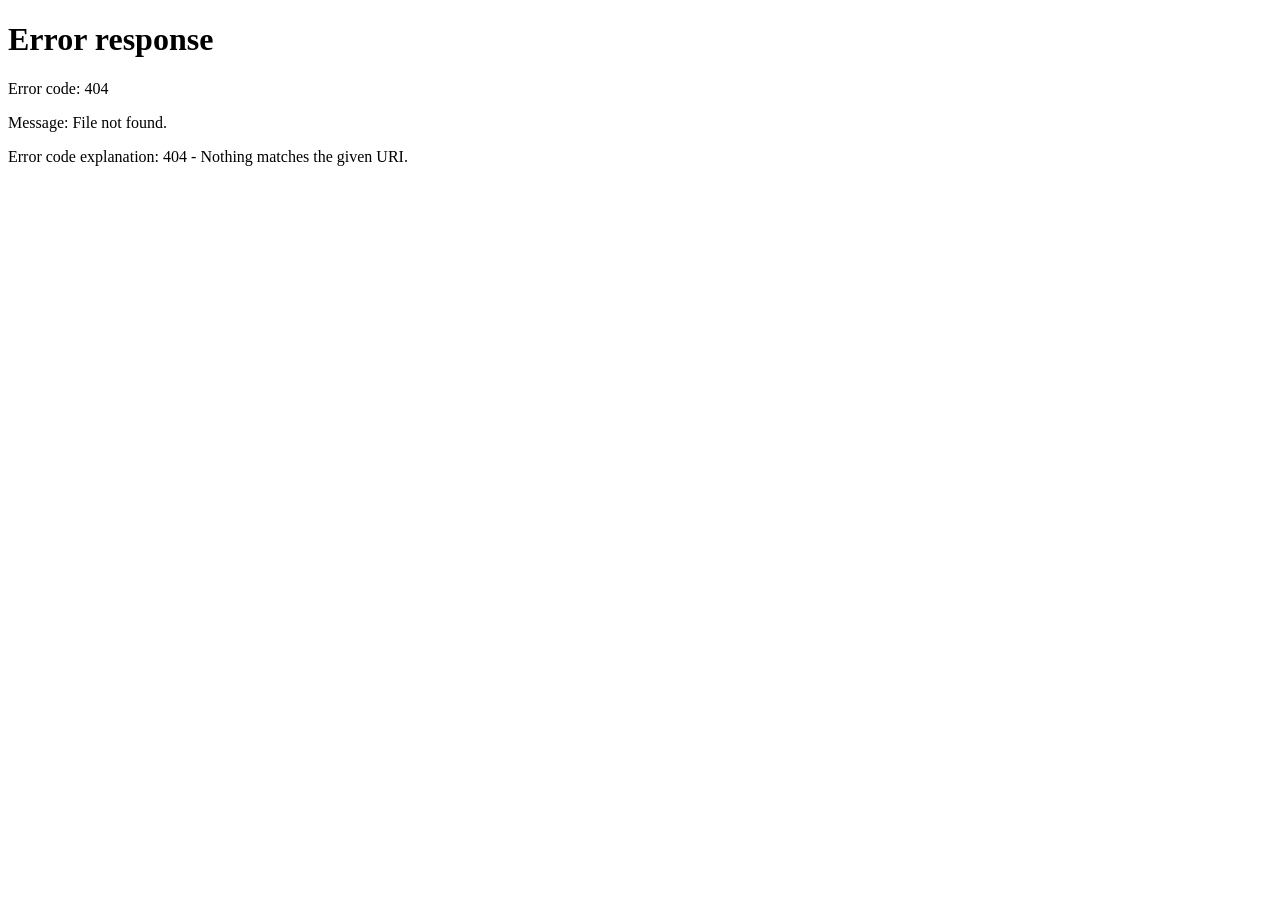
==== dashboard.html @ aaf2a370 "Criação da página Dashboard e suas funcionalidades básicas" ====
<!doctype html>
<html lang="pt-BR">
  <head>
    <meta charset="UTF-8" />
    <meta name="viewport" content="width=device-width, initial-scale=1.0" />
    <title>ToDo List | Meus Quadros</title>
    <!-- GOOGLE FONTS -->
    <link rel="preconnect" href="https://fonts.googleapis.com" />
    <link rel="preconnect" href="https://fonts.gstatic.com" crossorigin />
    <link
      href="https://fonts.googleapis.com/css2?family=Inter:wght@400;500;600;700&display=swap"
      rel="stylesheet"
    />
    <!-- BOOTSTRAP ICONS -->
    <link
      rel="stylesheet"
      href="https://cdn.jsdelivr.net/npm/bootstrap-icons@1.11.3/font/bootstrap-icons.min.css"
    />
    <!-- css -->
    <link rel="stylesheet" href="./css/global.css" />
    <link rel="stylesheet" href="./css/dashboard.css" />
  </head>
  <body>
    <div class="app-layout">
      <!-- SIDEBAR -->
      <aside class="sidebar">
        <div>
          <div class="logo">
            <div class="logo-icon">
              <i class="bi bi-check2-square"></i>
            </div>
            <h2>ToDo<span>List</span></h2>
          </div>

          <nav>
            <a href="#" class="active">
              <i class="bi bi-grid"></i>
              <span>Meus Quadros</span>
            </a>

            <a href="./tasks.html">
              <i class="bi bi-check2-square"></i>
              <span>Minhas Tarefas</span>
            </a>

            <a href="./agenda.html">
              <i class="bi bi-calendar-event"></i>
              <span>Agenda</span>
            </a>

            <a href="./settings.html">
              <i class="bi bi-gear"></i>
              <span>Configurações</span>
            </a>
          </nav>
        </div>
        <button class="logout-btn">
          <i class="bi bi-box-arrow-right"></i>
          Sair
        </button>
      </aside>

      <!-- MAIN -->
      <main class="main-content">
        <!-- HEADER -->
        <header class="header">
          <div class="header-info">
            <h1 id="welcome-user">Olá 👋</h1>
            <p>Organize seus quadros e acompanhe suas tarefas.</p>
          </div>

          <div class="header-actions">
            <button class="icon-btn">
              <i class="bi bi-search"></i>
            </button>

            <button class="icon-btn">
              <i class="bi bi-bell"></i>
            </button>

            <img
              src="https://i.pravatar.cc/100?img=12"
              alt="Usuário"
              class="avatar"
            />
          </div>
        </header>

        <!-- CONTEÚDO -->
        <section class="page-content">
          <!-- TÍTULO -->
          <div class="page-header">
            <div>
              <h2 class="section-title">Meus Quadros</h2>
              <p class="section-description">
                Organize suas tarefas por categorias.
              </p>
            </div>
          </div>

          <!-- RESUMO -->
          <section class="summary-grid">
            <article class="summary-card">
              <span class="summary-number">32</span>
              <span class="summary-label">Tarefas</span>
            </article>

            <article class="summary-card">
              <span class="summary-number">18</span>
              <span class="summary-label">Concluídas</span>
            </article>

            <article class="summary-card">
              <span class="summary-number">14</span>
              <span class="summary-label">Pendentes</span>
            </article>

            <article class="summary-card">
              <span class="summary-number">4</span>
              <span class="summary-label">Quadros</span>
            </article>
          </section>

          <!-- AÇÕES -->
          <section class="boards-toolbar">
            <div class="search-box">
              <i class="bi bi-search"></i>
              <input type="text" placeholder="Buscar quadros..." />
            </div>
            <button class="new-board-btn">
              <i class="bi bi-plus-lg"></i>
              Novo Quadro
            </button>
          </section>

          <!-- QUADROS -->
          <section class="boards-grid">
            <!-- ESTUDOS -->
            <article class="board-card">
              <div class="board-icon study">
                <i class="bi bi-book"></i>
              </div>
              <h3>Estudos</h3>
              <p>8 tarefas</p>
              <div class="progress-bar">
                <div class="progress" style="width: 75%"></div>
              </div>
              <span>75% concluído</span>
            </article>

            <!-- TRABALHO -->
            <article class="board-card">
              <div class="board-icon work">
                <i class="bi bi-briefcase"></i>
              </div>
              <h3>Trabalho</h3>
              <p>12 tarefas</p>
              <div class="progress-bar">
                <div class="progress" style="width: 42%"></div>
              </div>
              <span>42% concluído</span>
            </article>

            <!-- CASA -->
            <article class="board-card">
              <div class="board-icon home">
                <i class="bi bi-house"></i>
              </div>
              <h3>Casa</h3>
              <p>6 tarefas</p>
              <div class="progress-bar">
                <div class="progress" style="width: 90%"></div>
              </div>
              <span>90% concluído</span>
            </article>

            <!-- FINANÇAS -->
            <article class="board-card">
              <div class="board-icon finance">
                <i class="bi bi-cash-stack"></i>
              </div>
              <h3>Finanças</h3>
              <p>6 tarefas</p>
              <div class="progress-bar">
                <div class="progress" style="width: 60%"></div>
              </div>
              <span>60% concluído</span>
            </article>

            <!-- NOVO QUADRO -->
            <article class="board-card add-board">
              <i class="bi bi-plus-circle"></i>
              <span>Criar Novo Quadro</span>
            </article>
          </section>
        </section>
      </main>
    </div>

    <!-- MOBILE NAV -->
    <nav class="mobile-nav">
      <a href="#" class="active">
        <i class="bi bi-grid"></i>
      </a>

      <a href="./tasks.html">
        <i class="bi bi-check2-square"></i>
      </a>

      <a href="./agenda.html">
        <i class="bi bi-calendar-event"></i>
      </a>

      <a href="./settings.html">
        <i class="bi bi-gear"></i>
      </a>
    </nav>

    <script src="./js/dashboard.js"></script>
  </body>
</html>
---- css/global.css ----
:root {
  /* Cores */
  --primary: #4f46e5;
  --primary-dark: #4338ca;
  --background: #f8fafc;
  --surface: #ffffff;
  --text-primary: #0f172a;
  --text-secondary: #64748b;
  --border: #e2e8f0;
  --success: #10b981;
  --warning: #f59e0b;
  --danger: #ef4444;

  /* Tipografia */
  --font-family: "Inter", sans-serif;

  /* Sombras */
  --shadow-sm: 0 2px 10px rgba(0, 0, 0, 0.05);
  --shadow-md: 0 10px 25px rgba(0, 0, 0, 0.08);

  /* Bordas */
  --radius-sm: 8px;
  --radius-md: 12px;
  --radius-lg: 20px;

  /* Sidebar */
  --sidebar-width: 280px;

  /* Header */
  --header-height: 80px;
}

/* Reset */
*,
*::before,
*::after {
  margin: 0;
  padding: 0;
  box-sizing: border-box;
}

html {
  font-size: 16px;
  scroll-behavior: smooth;
}

body {
  font-family: var(--font-family);
  background: var(--background);
  color: var(--text-primary);
  min-height: 100vh;
}

img {
  max-width: 100%;
  display: block;
}

button,
input,
select,
textarea {
  font-family: inherit;
}

button {
  cursor: pointer;
}

a {
  text-decoration: none;
}

ul,
ol {
  list-style: none;
}

/* APP LAYOUT */
.app-layout {
  min-height: 100vh;
}

.main-content {
  min-height: 100vh;
}

/* Logo */
.logo {
  display: flex;
  align-items: center;
  gap: 12px;
}

.logo-icon {
  width: 48px;
  height: 48px;
  border-radius: 14px;
  background: linear-gradient(135deg, var(--primary), var(--primary-dark));
  display: flex;
  align-items: center;
  justify-content: center;
  color: white;
  font-size: 1.2rem;
  box-shadow: var(--shadow-sm);
}

.logo h2 {
  font-size: 1.3rem;
  font-weight: 700;
}

.logo span {
  color: var(--primary);
}

/* Header */
.header {
  height: var(--header-height);
  background: var(--surface);
  border-bottom: 1px solid var(--border);
  display: flex;
  align-items: center;
  justify-content: space-between;
  padding: 0 20px;
}

.header-info h1 {
  font-size: 1.4rem;
  font-weight: 700;
}

.header-info p {
  font-size: 0.9rem;
  color: var(--text-secondary);
  margin-top: 4px;
}

.header-actions {
  display: flex;
  align-items: center;
  gap: 12px;
}

/* Icon Button */
.icon-btn {
  width: 42px;
  height: 42px;
  border: none;
  border-radius: var(--radius-md);
  background: #eef2ff;
  transition: 0.3s;
}

.icon-btn:hover {
  background: #dde4ff;
}

.icon-btn i {
  color: var(--primary);
  font-size: 1rem;
}

/* Avatar */
.avatar {
  width: 42px;
  height: 42px;
  border-radius: 50%;
  object-fit: cover;
  border: 2px solid var(--border);
}

/* Page Content */
.page-content {
  padding: 24px;
  padding-bottom: 100px;
}

/* Sidebar */
.sidebar {
  display: none;
}

.logout-btn {
  border: none;
  background: #fee2e2;
  color: var(--danger);
  padding: 14px;
  border-radius: var(--radius-md);
  font-weight: 600;
  transition: 0.3s;
}

.logout-btn:hover {
  opacity: 0.85;
}

/* Mobile Navigation */
.mobile-nav {
  position: fixed;
  left: 0;
  right: 0;
  bottom: 0;
  height: 70px;
  background: var(--surface);
  border-top: 1px solid var(--border);
  display: flex;
  align-items: center;
  justify-content: space-around;
  z-index: 999;
}

.mobile-nav a {
  color: var(--text-secondary);
  font-size: 1.4rem;
  transition: 0.3s;
}

.mobile-nav a.active {
  color: var(--primary);
}

.mobile-nav a:hover {
  color: var(--primary);
}

/* Utilities */
.card {
  background: var(--surface);
  border-radius: var(--radius-lg);
  padding: 20px;
  box-shadow: var(--shadow-sm);
}

.section-title {
  font-size: 1.5rem;
  font-weight: 700;
}

.section-description {
  margin-top: 6px;
  color: var(--text-secondary);
}

.hidden {
  display: none !important;
}

/* Desktop */
@media (min-width: 1024px) {
  .mobile-nav {
    display: none;
  }

  .app-layout {
    display: grid;
    grid-template-columns: var(--sidebar-width) 1fr;
  }

  .sidebar {
    display: flex;
    flex-direction: column;
    justify-content: space-between;
    background: var(--surface);
    border-right: 1px solid var(--border);
    padding: 24px;
    min-height: 100vh;
    position: sticky;
    top: 0;
  }

  .sidebar nav {
    display: flex;
    flex-direction: column;
    gap: 8px;
    margin-top: 40px;
  }

  .sidebar nav a {
    display: flex;
    align-items: center;
    gap: 12px;
    padding: 14px;
    border-radius: var(--radius-md);
    color: var(--text-secondary);
    transition: 0.3s;
  }

  .sidebar nav a:hover,
  .sidebar nav a.active {
    background: #eef2ff;
    color: var(--primary);
  }

  .main-content {
    overflow-x: hidden;
  }
}
---- css/dashboard.css ----
/* Page Header */
.page-header {
  margin-bottom: 24px;
}

/* Summary Cards */
.summary-grid {
  display: grid;
  grid-template-columns: repeat(2, 1fr);
  gap: 16px;
  margin-bottom: 32px;
}

.summary-card {
  background: var(--surface);
  border-radius: var(--radius-lg);
  padding: 20px;
  box-shadow: var(--shadow-sm);
  display: flex;
  flex-direction: column;
}

.summary-number {
  font-size: 1.8rem;
  font-weight: 700;
  color: var(--primary);
}

.summary-label {
  margin-top: 8px;
  color: var(--text-secondary);
  font-size: 0.9rem;
}

/* Toolbar */
.boards-toolbar {
  display: flex;
  flex-direction: column;
  gap: 16px;
  margin-bottom: 32px;
}

.search-box {
  height: 52px;
  background: var(--surface);
  border: 1px solid var(--border);
  border-radius: var(--radius-md);
  padding: 0 16px;
  display: flex;
  align-items: center;
  gap: 12px;
}

.search-box i {
  color: var(--text-secondary);
}

.search-box input {
  flex: 1;
  border: none;
  outline: none;
  background: transparent;
}

.new-board-btn {
  height: 52px;
  border: none;
  border-radius: var(--radius-md);
  background: var(--primary);
  color: white;
  font-weight: 600;
  display: flex;
  align-items: center;
  justify-content: center;
  gap: 10px;
  transition: 0.3s;
}

.new-board-btn:hover {
  background: var(--primary-dark);
}

/* Boards Grid */
.boards-grid {
  display: grid;
  grid-template-columns: 1fr;
  gap: 20px;
}

/* Board Card */
.board-card {
  background: var(--surface);
  border-radius: var(--radius-lg);
  padding: 20px;
  box-shadow: var(--shadow-sm);
  transition: 0.3s;
}

.board-card:hover {
  transform: translateY(-3px);
  box-shadow: var(--radius-md);
}

.board-card h3 {
  margin-top: 16px;
  font-size: 1.1rem;
}

.board-card p {
  margin-top: 4px;
  color: var(--text-secondary);
  font-size: 0.9rem;
}

.board-card span {
  font-size: 0.85rem;
  color: var(--text-secondary);
}

/* Board Icon */
.board-icon {
  width: 56px;
  height: 56px;
  border-radius: 16px;
  display: flex;
  align-items: center;
  justify-content: center;
  font-size: 1.4rem;
  color: white;
}

.study {
  background: #4f46e5;
}

.work {
  background: #0ea5e9;
}

.home {
  background: #10b981;
}

.finance {
  background: #f59e0b;
}

/* Progress Bar */
.progress-bar {
  height: 8px;
  background: #edf2f7;
  border-radius: 999px;
  overflow: hidden;
  margin: 16px 0 10px;
}

.progress {
  height: 100%;
  background: var(--primary);
  border-radius: 999px;
}

/* Add Board Card */
.add-board {
  border: 2px dashed var(--border);
  background: transparent;
  min-height: 220px;
  display: flex;
  flex-direction: column;
  justify-content: center;
  align-items: center;
  gap: 12px;
  cursor: pointer;
}

.add-board i {
  font-size: 2rem;
  color: var(--primary);
}

.add-board span {
  color: var(--primary);
  font-weight: 600;
}

.add-board:hover {
  border-color: var(--primary);
  background: rgba(79, 70, 229, 0.04);
}

/* Tablet */
@media (min-width: 768px) {
  .summary-grid {
    grid-template-columns: repeat(4, 1fr);
  }

  .boards-toolbar {
    flex-direction: row;
  }

  .search-box {
    flex: 1;
  }

  .new-board-btn {
    width: 220px;
  }

  .boards-grid {
    grid-template-columns: repeat(2, 1fr);
  }
}

/* Desktop */
@media (min-width: 1024px) {
  .page-content {
    padding: 32px;
  }

  .boards-grid {
    grid-template-columns: repeat(3, 1fr);
  }

  .summary-number {
    font-size: 2rem;
  }
}

/* Large Desktop */
@media (min-width: 1400px) {
  .boards-grid {
    grid-template-columns: repeat(4, 1fr);
  }
}
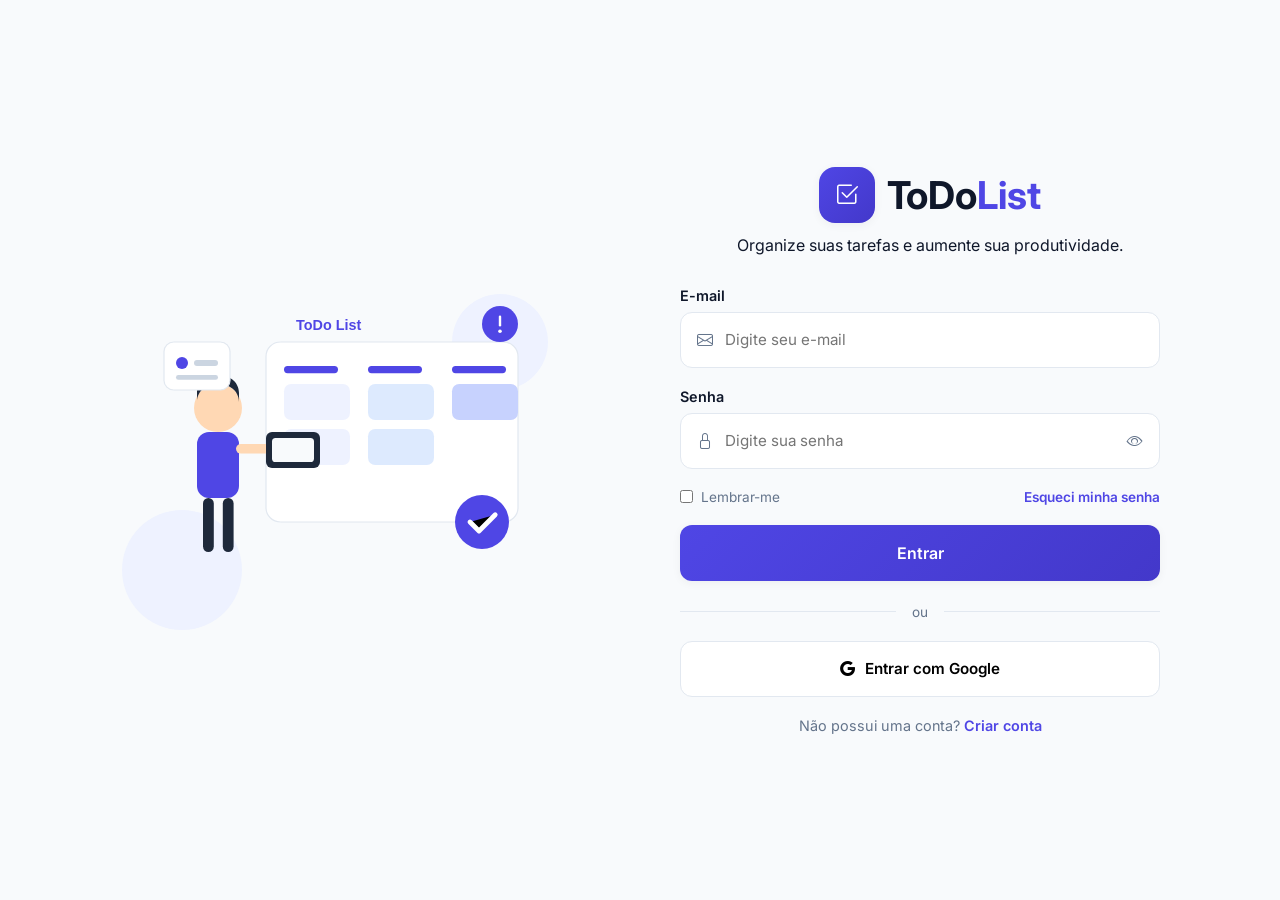
==== commit 44e7a313: "Exclusão da autenticação de usuário" ====
--- a/dashboard.html
+++ b/dashboard.html
@@ -216,6 +216,7 @@
       </a>
     </nav>
 
+    <script src="./js/app.js"></script>
     <script src="./js/dashboard.js"></script>
   </body>
 </html>
